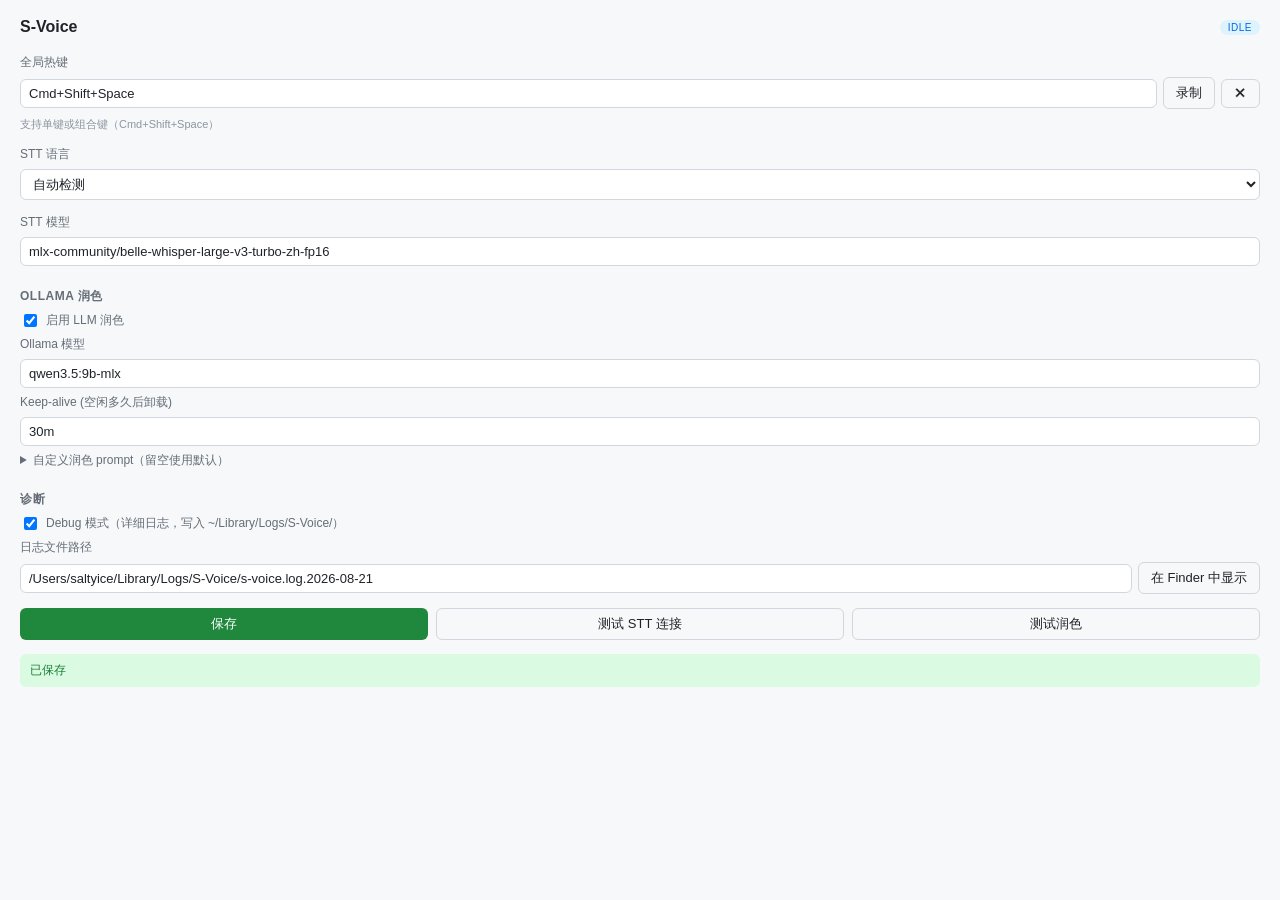
==== mockups/settings-mock.html @ fd849587 "Initial commit" ====
<!DOCTYPE html>
<html lang="zh-CN">
<head>
  <meta charset="UTF-8">
  <meta name="viewport" content="width=device-width, initial-scale=1.0">
  <title>S-Voice — Settings (Mockup)</title>
  <link rel="stylesheet" href="../ui/styles.css">
</head>
<body>
  <div class="container">
    <header>
      <h1>S-Voice</h1>
      <span class="badge" id="state-badge">idle</span>
    </header>

    <section>
      <label>全局热键</label>
      <div class="row">
        <input type="text" id="hotkey" value="Cmd+Shift+Space" readonly>
        <button id="record-hotkey" class="btn-secondary">录制</button>
        <button id="clear-hotkey" class="btn-secondary">✕</button>
      </div>
      <p class="hint">支持单键或组合键（Cmd+Shift+Space）</p>
    </section>

    <section>
      <label>STT 语言</label>
      <select id="language">
        <option value="auto" selected>自动检测</option>
        <option value="zh">中文 (zh)</option>
        <option value="en">English (en)</option>
        <option value="ja">日本語 (ja)</option>
      </select>
    </section>

    <section>
      <label>STT 模型</label>
      <input type="text" id="stt-model" value="mlx-community/belle-whisper-large-v3-turbo-zh-fp16">
    </section>

    <section>
      <h2>Ollama 润色</h2>
      <div class="row">
        <label class="checkbox">
          <input type="checkbox" id="polish-enabled" checked>
          <span>启用 LLM 润色</span>
        </label>
      </div>
      <label>Ollama 模型</label>
      <input type="text" id="ollama-model" value="qwen3.5:9b-mlx">
      <label>Keep-alive (空闲多久后卸载)</label>
      <input type="text" id="ollama-keepalive" value="30m">
      <details>
        <summary>自定义润色 prompt（留空使用默认）</summary>
        <textarea id="polish-prompt" rows="6"></textarea>
      </details>
    </section>

    <section>
      <h2>诊断</h2>
      <div class="row">
        <label class="checkbox">
          <input type="checkbox" id="debug" checked>
          <span>Debug 模式（详细日志，写入 ~/Library/Logs/S-Voice/）</span>
        </label>
      </div>
      <label>日志文件路径</label>
      <div class="row">
        <input type="text" id="log-path" value="/Users/saltyice/Library/Logs/S-Voice/s-voice.log.2026-08-21" readonly>
        <button id="open-log-dir" class="btn-secondary">在 Finder 中显示</button>
      </div>
    </section>

    <section class="actions">
      <button id="save" class="btn-primary">保存</button>
      <button id="test-stt" class="btn-secondary">测试 STT 连接</button>
      <button id="test-polish" class="btn-secondary">测试润色</button>
    </section>

    <section id="status" class="status success">已保存</section>
  </div>
</body>
</html>
---- ui/styles.css ----
/* --- Settings window --- */
* { box-sizing: border-box; }
body {
  margin: 0;
  font-family: -apple-system, BlinkMacSystemFont, "Segoe UI", "PingFang SC", "Hiragino Sans GB", "Microsoft YaHei", sans-serif;
  font-size: 13px;
  color: #1f2328;
  background: #f6f8fa;
  -webkit-font-smoothing: antialiased;
}
.container {
  padding: 18px 20px;
  display: flex;
  flex-direction: column;
  gap: 14px;
}
header {
  display: flex;
  align-items: center;
  justify-content: space-between;
  margin-bottom: 4px;
}
header h1 {
  font-size: 16px;
  margin: 0;
  font-weight: 600;
}
.badge {
  font-size: 10px;
  padding: 2px 8px;
  border-radius: 10px;
  background: #ddf4ff;
  color: #0969da;
  text-transform: uppercase;
  letter-spacing: 0.5px;
}
.badge.recording { background: #ffebe9; color: #cf222e; }
.badge.processing { background: #fff8c5; color: #9a6700; }
.badge.polishing { background: #ddf4ff; color: #0969da; }
.badge.error { background: #ffebe9; color: #cf222e; }

section { display: flex; flex-direction: column; gap: 6px; }
section h2 {
  font-size: 12px;
  margin: 8px 0 0 0;
  text-transform: uppercase;
  letter-spacing: 0.5px;
  color: #656d76;
  font-weight: 600;
}
label { font-size: 12px; color: #656d76; font-weight: 500; }
input[type="text"], select, textarea {
  font: inherit;
  padding: 6px 8px;
  border: 1px solid #d0d7de;
  border-radius: 6px;
  background: white;
  color: #1f2328;
  outline: none;
  transition: border-color 0.15s;
}
input[type="text"]:focus, select:focus, textarea:focus {
  border-color: #0969da;
  box-shadow: 0 0 0 3px rgba(9,105,218,0.1);
}
textarea { font-family: ui-monospace, SFMono-Regular, Menlo, monospace; font-size: 12px; resize: vertical; }
.row { display: flex; gap: 6px; align-items: center; }
.row input[type="text"] { flex: 1; }
.checkbox { display: flex; align-items: center; gap: 6px; cursor: pointer; }
details summary { cursor: pointer; color: #656d76; font-size: 12px; }
.hint { margin: 2px 0 0 0; font-size: 11px; color: #8c959f; }

.btn-primary, .btn-secondary {
  font: inherit;
  padding: 6px 12px;
  border-radius: 6px;
  border: 1px solid transparent;
  cursor: pointer;
  transition: background 0.15s, border-color 0.15s;
}
.btn-primary {
  background: #1f883d;
  color: white;
  font-weight: 500;
}
.btn-primary:hover { background: #1a7f37; }
.btn-secondary {
  background: #f6f8fa;
  border-color: #d0d7de;
  color: #1f2328;
}
.btn-secondary:hover { background: #f3f4f6; border-color: #afb8c1; }
.btn-secondary.recording { background: #cf222e; color: white; border-color: #cf222e; }

.actions { flex-direction: row; gap: 8px; }
.actions button { flex: 1; }

.status {
  padding: 8px 10px;
  border-radius: 6px;
  font-size: 12px;
}
.status.success { background: #dafbe1; color: #1a7f37; }
.status.error   { background: #ffebe9; color: #cf222e; }
.status.info    { background: #ddf4ff; color: #0969da; }

/* Recording mode: the input is the active element being recorded */
input.recording-hotkey {
  border-color: #cf222e;
  background: #fff5f5;
  color: #cf222e;
  font-weight: 500;
}

/* --- Floating panel --- */
.floating-body {
  background: transparent;
  margin: 0;
  overflow: hidden;
  user-select: none;
  -webkit-user-select: none;
  cursor: default;
  /* Panel is persistent; don't intercept mouse clicks. The window itself
     also has focus: false so it never grabs keyboard focus. */
  pointer-events: none;
}
.floating-panel {
  background: linear-gradient(
    to bottom,
    rgba(160, 200, 240, 0.58) 0%,
    rgba(186, 215, 245, 0.42) 55%,
    rgba(210, 230, 250, 0.22) 100%
  );
  backdrop-filter: blur(30px) saturate(180%);
  -webkit-backdrop-filter: blur(30px) saturate(180%);
  border-radius: 12px;
  padding: 8px 14px;
  color: #0a2540;
  font-family: -apple-system, BlinkMacSystemFont, "Segoe UI", "PingFang SC", sans-serif;
  font-size: 15px;
  display: flex;
  flex-direction: column;
  gap: 6px;
  border: 1px solid rgba(255, 255, 255, 0.05);
  box-shadow: inset 0 0 0 1px rgba(255, 255, 255, 0.08);
}
.floating-row {
  display: flex;
  align-items: center;
  justify-content: center;
  gap: 8px;
  position: relative;
}
.floating-text { font-weight: 500; text-align: center; line-height: 1; transform: translateY(-1px); color: #0a2540; }
.floating-text.small { color: rgba(10, 37, 64, 0.55); font-size: 11px; position: absolute; right: 0; top: 50%; transform: translateY(calc(-50% - 1px)); }
.dot {
  width: 8px; height: 8px;
  border-radius: 50%;
  background: #8c8c8c;
  display: inline-block;
}
@keyframes pulse {
  0%, 100% { opacity: 1; }
  50% { opacity: 0.3; }
}
@keyframes breathe {
  0%, 100% { opacity: 1; transform: scale(1); }
  50%      { opacity: 0.45; transform: scale(0.78); }
}
@keyframes fade {
  0%, 100% { opacity: 1; }
  50%      { opacity: 0.45; }
}
.waveform-bar {
  height: 8px;
  min-width: 8px;
  width: 0%;
  background: #8c8c8c;
  border-radius: 4px;
  transition: width 60ms linear, background-color 200ms;
  align-self: center;          /* centre within the column-flex panel */
}
.waveform-bar.recording  { background: #30d158; animation: breathe 1.5s ease-in-out infinite; }
.waveform-bar.processing  { background: #ff9f0a; animation: fade 1.5s ease-in-out infinite; }
.waveform-bar.polishing   { background: #0969da; animation: fade 1.5s ease-in-out infinite; }
.waveform-bar.error      { background: #ff3b30; }
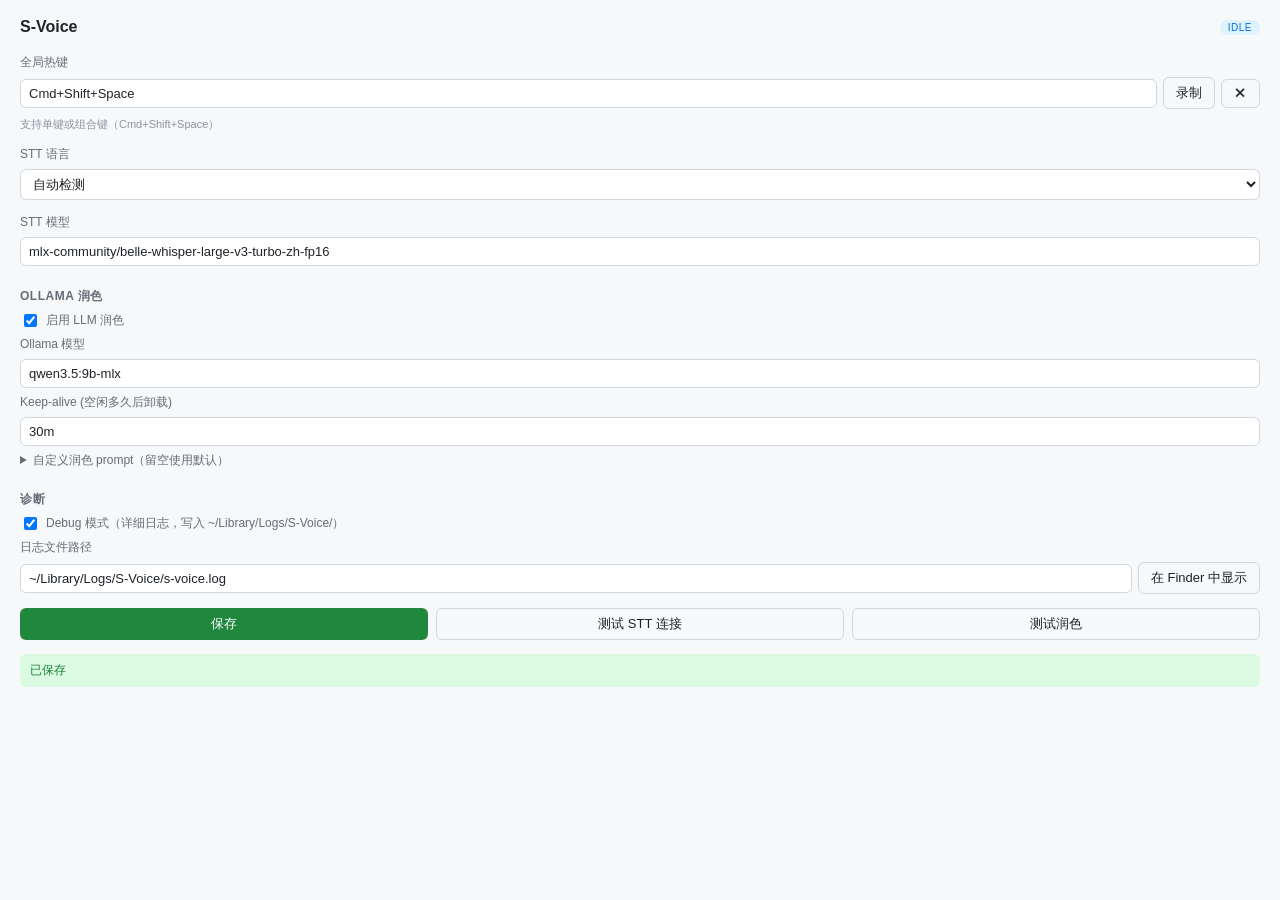
==== commit 3a583e12: "Polish preserves spoken language; UI i18n auto-saves; bilingual README - polish.rs: DEFAULT_PROMPT r" ====
--- a/mockups/settings-mock.html
+++ b/mockups/settings-mock.html
@@ -66,7 +66,7 @@
       </div>
       <label>日志文件路径</label>
       <div class="row">
-        <input type="text" id="log-path" value="/Users/saltyice/Library/Logs/S-Voice/s-voice.log.2026-08-21" readonly>
+        <input type="text" id="log-path" value="~/Library/Logs/S-Voice/s-voice.log" readonly>
         <button id="open-log-dir" class="btn-secondary">在 Finder 中显示</button>
       </div>
     </section>
--- a/ui/styles.css
+++ b/ui/styles.css
@@ -143,6 +143,10 @@
   gap: 6px;
   border: 1px solid rgba(255, 255, 255, 0.05);
   box-shadow: inset 0 0 0 1px rgba(255, 255, 255, 0.08);
+  /* Keep the floating HUD at one consistent translucency in every pipeline
+     state. State changes are communicated by text and bar colour, not by the
+     opacity of the whole surface. */
+  opacity: 0.82;
 }
 .floating-row {
   display: flex;
@@ -164,12 +168,12 @@
   50% { opacity: 0.3; }
 }
 @keyframes breathe {
-  0%, 100% { opacity: 1; transform: scale(1); }
-  50%      { opacity: 0.45; transform: scale(0.78); }
+  0%, 100% { transform: scale(1); }
+  50%      { transform: scale(0.78); }
 }
 @keyframes fade {
-  0%, 100% { opacity: 1; }
-  50%      { opacity: 0.45; }
+  0%, 100% { filter: brightness(1); }
+  50%      { filter: brightness(0.8); }
 }
 .waveform-bar {
   height: 8px;
